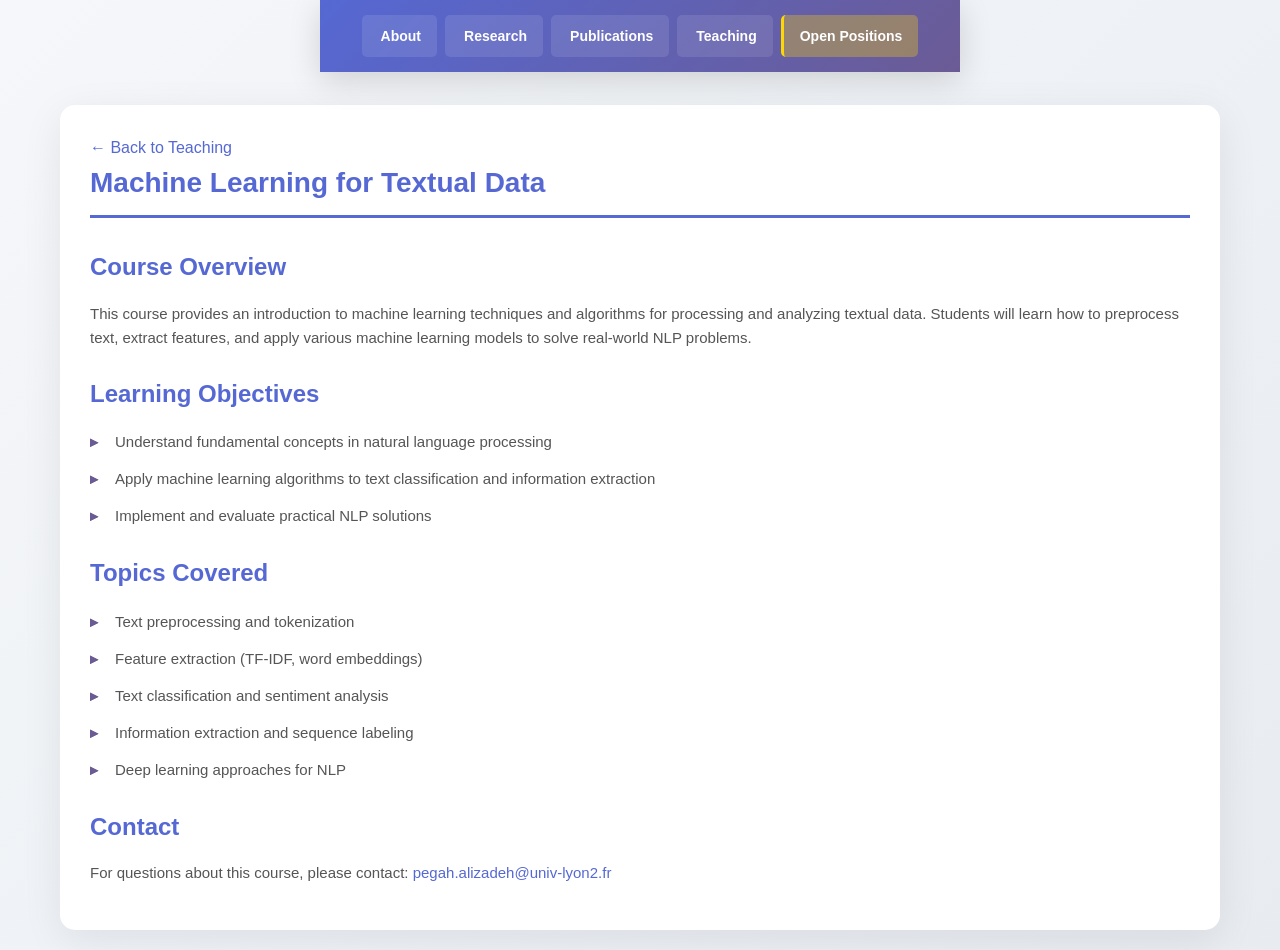
==== machine-learning-textual-data.html @ d741aeac "a good version of my personal page" ====
<!DOCTYPE html>
<html lang="en">
<head>
    <meta charset="UTF-8">
    <meta name="viewport" content="width=device-width, initial-scale=1.0">
    <link rel="stylesheet" href="style.css">
    <title>Machine Learning for Textual Data</title>
</head>
<body>
  <nav>
    <a href="index.html#about">About</a>
    <a href="index.html#research">Research</a>
    <a href="index.html#publications">Publications</a>
    <a href="index.html#teaching">Teaching</a>
    <a href="index.html#opportunities" class="nav-highlight">Open Positions</a>
  </nav>

  <section style="margin: 20px; padding: 30px; background: white; border-radius: 15px; box-shadow: 0 10px 40px rgba(0, 0, 0, 0.08);">
    <a href="index.html#teaching" style="color: #5568d3; text-decoration: none; font-weight: 500;">← Back to Teaching</a>
    
    <h1 style="font-size: 28px; margin-bottom: 20px; color: #5568d3; border-bottom: 3px solid #5568d3; padding-bottom: 10px;">Machine Learning for Textual Data</h1>
    
    <div style="margin-top: 30px;">
      <h2 style="color: #5568d3; margin-top: 25px; margin-bottom: 15px;">Course Overview</h2>
      <p style="font-size: 15px; color: #555; line-height: 1.6;">This course provides an introduction to machine learning techniques and algorithms for processing and analyzing textual data. Students will learn how to preprocess text, extract features, and apply various machine learning models to solve real-world NLP problems.</p>
      
      <h2 style="color: #5568d3; margin-top: 25px; margin-bottom: 15px;">Learning Objectives</h2>
      <ul style="font-size: 15px; color: #555; line-height: 1.8;">
        <li style="margin: 10px 0; padding-left: 25px; position: relative;">
          <span style="position: absolute; left: 0; color: #6b5b95; font-weight: bold;">▸</span>
          Understand fundamental concepts in natural language processing
        </li>
        <li style="margin: 10px 0; padding-left: 25px; position: relative;">
          <span style="position: absolute; left: 0; color: #6b5b95; font-weight: bold;">▸</span>
          Apply machine learning algorithms to text classification and information extraction
        </li>
        <li style="margin: 10px 0; padding-left: 25px; position: relative;">
          <span style="position: absolute; left: 0; color: #6b5b95; font-weight: bold;">▸</span>
          Implement and evaluate practical NLP solutions
        </li>
      </ul>
      
      <h2 style="color: #5568d3; margin-top: 25px; margin-bottom: 15px;">Topics Covered</h2>
      <ul style="font-size: 15px; color: #555; line-height: 1.8;">
        <li style="margin: 10px 0; padding-left: 25px; position: relative;">
          <span style="position: absolute; left: 0; color: #6b5b95; font-weight: bold;">▸</span>
          Text preprocessing and tokenization
        </li>
        <li style="margin: 10px 0; padding-left: 25px; position: relative;">
          <span style="position: absolute; left: 0; color: #6b5b95; font-weight: bold;">▸</span>
          Feature extraction (TF-IDF, word embeddings)
        </li>
        <li style="margin: 10px 0; padding-left: 25px; position: relative;">
          <span style="position: absolute; left: 0; color: #6b5b95; font-weight: bold;">▸</span>
          Text classification and sentiment analysis
        </li>
        <li style="margin: 10px 0; padding-left: 25px; position: relative;">
          <span style="position: absolute; left: 0; color: #6b5b95; font-weight: bold;">▸</span>
          Information extraction and sequence labeling
        </li>
        <li style="margin: 10px 0; padding-left: 25px; position: relative;">
          <span style="position: absolute; left: 0; color: #6b5b95; font-weight: bold;">▸</span>
          Deep learning approaches for NLP
        </li>
      </ul>
      
      <h2 style="color: #5568d3; margin-top: 25px; margin-bottom: 15px;">Contact</h2>
      <p style="font-size: 15px; color: #555;">For questions about this course, please contact: <a href="mailto:pegah.alizadeh@univ-lyon2.fr" style="color: #5568d3; text-decoration: none; font-weight: 500;">pegah.alizadeh@univ-lyon2.fr</a></p>
    </div>
  </section>

</body>
</html>
---- style.css ----
* {
  margin: 0;
  padding: 0;
  box-sizing: border-box;
}

html {
  scroll-behavior: smooth;
}

body {
  font-family: 'Segoe UI', Tahoma, Geneva, Verdana, sans-serif;
  color: #333;
  background: linear-gradient(135deg, #f5f7fa 0%, #e8ecf1 100%);
  min-height: 100vh;
  margin: 0 auto;
  padding-top: 85px;
  line-height: 1.6;
  max-width: 1200px;
}

.logos-section {
  display: flex;
  justify-content: center;
  align-items: center;
  gap: 40px;
  padding: 30px 20px;
  background: white;
  margin: 20px;
  border-radius: 15px;
  box-shadow: 0 10px 40px rgba(0, 0, 0, 0.08);
}

.logo {
  max-height: 80px;
  width: auto;
  object-fit: contain;
  transition: transform 0.3s ease;
}

.logo:hover {
  transform: scale(1.1);
}

nav {
  display: flex;
  flex-direction: row;
  gap: 8px;
  padding: 15px 20px;
  background: linear-gradient(135deg, #5568d3 0%, #6b5b95 100%);
  border-radius: 0;
  box-shadow: 0 8px 32px rgba(0, 0, 0, 0.15);
  position: fixed;
  top: 0;
  left: 0;
  right: 0;
  z-index: 1000;
  justify-content: center;
  flex-wrap: wrap;
  max-width: 1200px;
  margin: 0 auto;
  left: 50%;
  transform: translateX(-50%);
}

nav a {
  padding: 10px 16px;
  color: white;
  text-decoration: none;
  font-size: 14px;
  font-weight: 600;
  border-left: 3px solid transparent;
  border-radius: 5px;
  transition: all 0.3s ease;
  background-color: rgba(255, 255, 255, 0.1);
}

nav a:hover {
  background-color: rgba(255, 255, 255, 0.3);
  border-left-color: #ffd700;
  transform: translateX(4px);
}

.nav-highlight {
  background-color: rgba(255, 215, 0, 0.3) !important;
  border-left-color: #ffd700 !important;
  font-weight: 700 !important;
}

.about-with-photo {
  display: flex;
  align-items: center;
  gap: 40px;
  padding: 40px 30px;
  background: white;
  border-radius: 15px;
  box-shadow: 0 10px 40px rgba(0, 0, 0, 0.08);
  margin: 20px;
}

.about-content {
  flex: 1;
}

.about-content h1 {
  font-size: 28px;
  margin-bottom: 15px;
  color: #5568d3;
}

.about-content p {
  font-size: 15px;
  color: #555;
}

.contact-info {
  margin-top: 20px;
  padding: 15px;
  background-color: #f8f9fa;
  border-left: 4px solid #5568d3;
  border-radius: 8px;
}

.contact-info h3 {
  font-size: 16px;
  color: #5568d3;
  margin-bottom: 12px;
  margin-top: 0;
}

.contact-info p {
  font-size: 14px;
  color: #555;
  margin: 8px 0;
  line-height: 1.5;
}

.contact-info a {
  color: #5568d3;
  text-decoration: none;
  font-weight: 500;
}

.contact-info a:hover {
  text-decoration: underline;
  color: #6b5b95;
}

.social-link,
.social-link:hover {
  color: white !important;
}

.social-links {
  display: flex;
  gap: 12px;
  flex-wrap: wrap;
  margin-top: 10px;
}

.social-link {
  display: inline-block;
  padding: 8px 16px;
  background-color: #5568d3;
  color: white;
  text-decoration: none;
  border-radius: 20px;
  font-size: 13px;
  font-weight: 600;
  transition: all 0.3s ease;
}

.social-link:hover {
  background-color: #6b5b95;
  transform: translateY(-3px);
  box-shadow: 0 8px 15px rgba(85, 104, 211, 0.3);
}

.courses {
  display: grid;
  grid-template-columns: repeat(auto-fit, minmax(250px, 1fr));
  gap: 20px;
  margin-top: 20px;
}

.course {
  padding: 20px;
  background-color: #f8f9fa;
  border-left: 4px solid #5568d3;
  border-radius: 8px;
  transition: transform 0.3s ease, box-shadow 0.3s ease;
}

.course:hover {
  transform: translateY(-5px);
  box-shadow: 0 8px 20px rgba(85, 104, 211, 0.15);
}

.course h3 {
  font-size: 16px;
  color: #5568d3;
  margin: 0;
  font-weight: 600;
}

.opportunities-section {
  background: linear-gradient(135deg, #f8f9fa 0%, #e8ecf1 100%);
}

.opportunity-card {
  padding: 25px;
  background: linear-gradient(135deg, #6b5b95 0%, #5568d3 100%);
  border-left: 5px solid #ffd700;
  border-radius: 10px;
  box-shadow: 0 12px 35px rgba(107, 91, 149, 0.25);
  position: relative;
}

.opportunity-card::before {
  content: '';
  position: absolute;
  top: 10px;
  left: 25px;
  font-size: 12px;
  font-weight: 700;
  color: #ffd700;
  letter-spacing: 1px;
}

.opportunity-card p {
  font-size: 16px;
  color: white;
  margin-bottom: 15px;
  line-height: 1.8;
  margin-top: 20px;
}

.opportunity-card p:first-of-type {
  margin-top: 35px;
}

.opportunity-card p:last-child {
  margin-bottom: 0;
}

.opportunity-card a {
  color: #ffd700;
  text-decoration: none;
  font-weight: 700;
  transition: all 0.3s ease;
}

.opportunity-card a:hover {
  color: white;
  text-decoration: underline;
}

.hobbies-section {
  background: linear-gradient(135deg, #f8f9fa 0%, #e8ecf1 100%);
  border-top: 3px solid #5568d3;
}

.hobbies-section h1 {
  color: #5568d3;
}

.profile-photo {
  max-width: 150px;
  height: auto;
  border-radius: 12px;
  object-fit: cover;
  box-shadow: 0 10px 30px rgba(85, 104, 211, 0.2);
  transition: transform 0.3s ease;
  flex-shrink: 0;
}

.profile-photo:hover {
  transform: scale(1.08) rotate(2deg);
}

section {
  margin: 20px;
  padding: 30px;
  background: white;
  border-radius: 15px;
  box-shadow: 0 10px 40px rgba(0, 0, 0, 0.08);
}

section h1 {
  font-size: 24px;
  margin-bottom: 20px;
  color: #5568d3;
  border-bottom: 3px solid #5568d3;
  padding-bottom: 10px;
}

section p {
  font-size: 15px;
  color: #555;
  margin-bottom: 15px;
}

ul {
  list-style: none;
  padding: 0;
}

li {
  margin: 12px 0;
  padding-left: 25px;
  position: relative;
}

li:before {
  content: '▸';
  position: absolute;
  left: 0;
  color: #6b5b95;
  font-weight: bold;
}

li a {
  color: #5568d3;
  text-decoration: none;
  font-weight: 500;
  transition: color 0.3s ease;
}

li a:hover {
  color: #6b5b95;
  text-decoration: underline;
}

/* Responsive Design */

/* Tablets and smaller screens */
@media (max-width: 1024px) {
  body {
    padding-top: 80px;
  }

  nav {
    padding: 12px 15px;
  }

  nav a {
    padding: 8px 12px;
    font-size: 13px;
  }

  section {
    margin: 15px;
    padding: 20px;
  }

  .logos-section {
    gap: 30px;
    padding: 20px;
    margin: 15px;
  }

  .logo {
    max-height: 70px;
  }

  .about-with-photo {
    gap: 25px;
    padding: 25px 20px;
    margin: 15px;
  }

  .about-content h1 {
    font-size: 24px;
  }

  section h1 {
    font-size: 20px;
  }

  .courses {
    grid-template-columns: repeat(auto-fit, minmax(200px, 1fr));
  }

  .opportunity-card {
    padding: 20px;
  }

  .opportunity-card p {
    font-size: 14px;
  }

  .social-link {
    padding: 7px 14px;
    font-size: 12px;
  }
}

/* Medium screens and tablets */
@media (max-width: 768px) {
  body {
    padding-top: 90px;
  }

  nav {
    position: fixed;
    max-width: 100%;
    flex-direction: row;
    justify-content: center;
    gap: 8px;
    padding: 10px 10px;
    flex-wrap: wrap;
  }

  nav a {
    padding: 8px 12px;
    font-size: 12px;
  }

  .logos-section {
    gap: 20px;
    padding: 15px;
    margin: 10px;
    flex-wrap: wrap;
  }

  .logo {
    max-height: 60px;
  }

  .about-with-photo {
    flex-direction: column;
    gap: 20px;
    padding: 20px;
    margin: 10px;
    text-align: center;
  }

  .profile-photo {
    max-width: 120px;
  }

  section {
    margin: 10px;
    padding: 15px;
  }

  .about-content h1 {
    font-size: 20px;
  }

  .about-content p {
    font-size: 14px;
  }

  section h1 {
    font-size: 18px;
  }

  section p {
    font-size: 14px;
  }

  nav a:hover {
    transform: translateX(0);
  }

  .courses {
    grid-template-columns: 1fr;
  }

  .opportunity-card {
    padding: 18px;
  }

  .opportunity-card p {
    font-size: 14px;
  }

  .social-links {
    gap: 8px;
  }

  .social-link {
    padding: 6px 12px;
    font-size: 11px;
  }
}

/* Small phones */
@media (max-width: 480px) {
  body {
    padding-top: 100px;
  }

  nav {
    padding: 8px 8px;
    gap: 5px;
  }

  nav a {
    padding: 6px 10px;
    font-size: 11px;
    flex: 0 1 auto;
    min-width: auto;
  }

  .logos-section {
    gap: 15px;
    padding: 12px;
    margin: 8px;
  }

  .logo {
    max-height: 50px;
  }

  .about-with-photo {
    padding: 15px;
    margin: 8px;
    gap: 15px;
  }

  .about-content h1 {
    font-size: 18px;
    margin-bottom: 10px;
  }

  .about-content p {
    font-size: 13px;
  }

  .profile-photo {
    max-width: 100px;
  }

  section {
    margin: 8px;
    padding: 12px;
  }

  section h1 {
    font-size: 16px;
    margin-bottom: 15px;
  }

  section p {
    font-size: 13px;
    margin-bottom: 10px;
  }

  li {
    margin: 8px 0;
    padding-left: 20px;
  }

  li a {
    font-size: 13px;
  }

  .courses {
    grid-template-columns: 1fr;
    gap: 15px;
  }

  .course {
    padding: 15px;
  }

  .course h3 {
    font-size: 14px;
  }

  .opportunity-card {
    padding: 15px;
    border-left: 4px solid #6b5b95;
  }

  .opportunity-card p {
    font-size: 13px;
    margin-bottom: 12px;
  }

  .social-links {
    gap: 6px;
  }

  .social-link {
    padding: 6px 12px;
    font-size: 11px;
  }
}
}
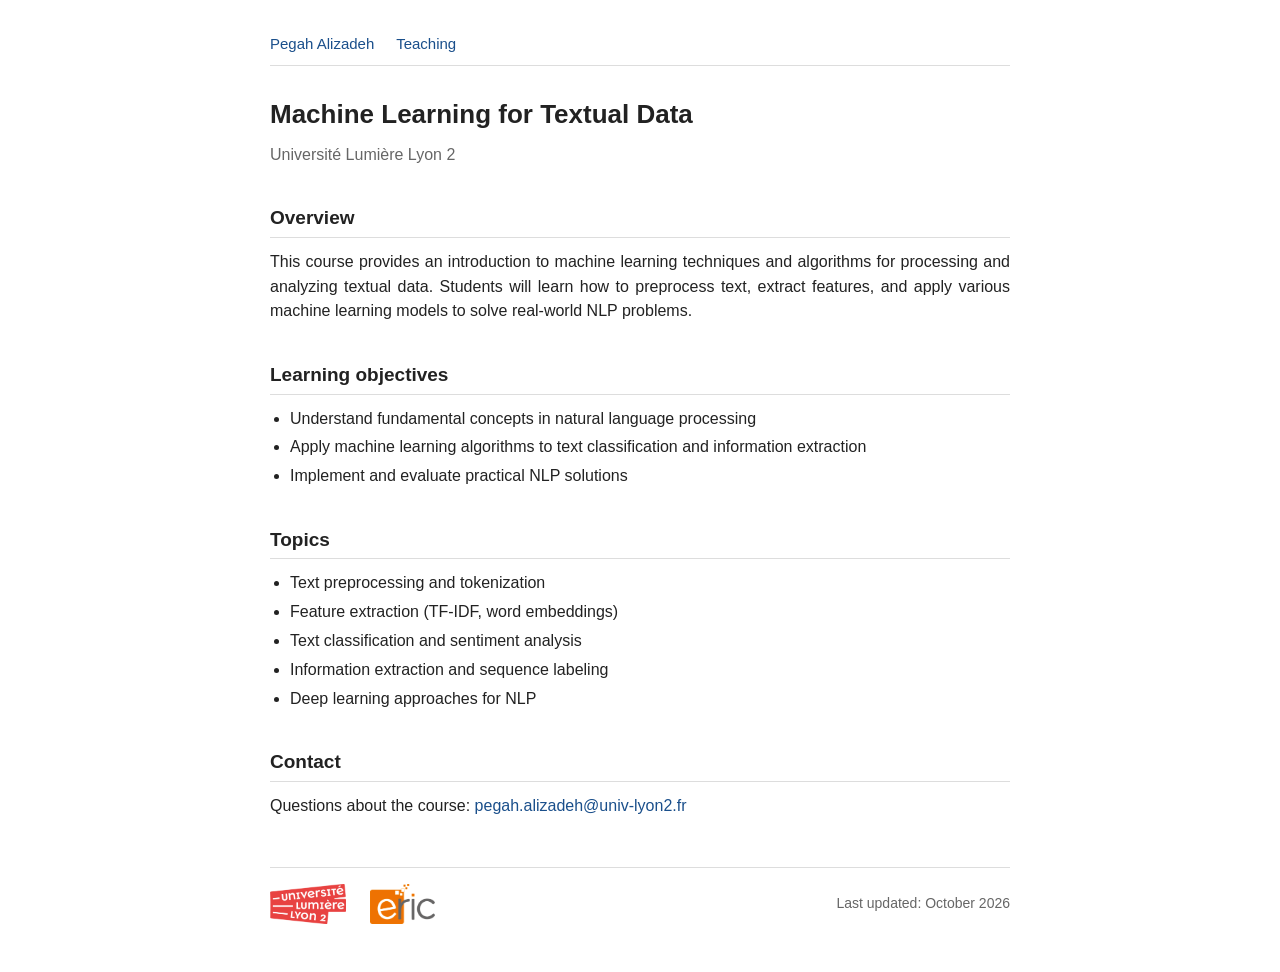
==== commit 7f61ba23: "Simpler academic design: bio, news, students, projects, service - one-column layout, single accent c" ====
--- a/machine-learning-textual-data.html
+++ b/machine-learning-textual-data.html
@@ -1,73 +1,48 @@
 <!DOCTYPE html>
 <html lang="en">
 <head>
-    <meta charset="UTF-8">
-    <meta name="viewport" content="width=device-width, initial-scale=1.0">
-    <link rel="stylesheet" href="style.css">
-    <title>Machine Learning for Textual Data</title>
+  <meta charset="UTF-8">
+  <meta name="viewport" content="width=device-width, initial-scale=1.0">
+  <title>Machine Learning for Textual Data</title>
+  <meta name="description" content="Machine Learning for Textual Data: course by Pegah Alizadeh at Université Lumière Lyon 2.">
+  <link rel="icon" href="favicon.svg" type="image/svg+xml">
+  <link rel="stylesheet" href="style.css">
 </head>
 <body>
   <nav>
-    <a href="index.html#about">About</a>
-    <a href="index.html#research">Research</a>
-    <a href="index.html#publications">Publications</a>
+    <a href="index.html">Pegah Alizadeh</a>
     <a href="index.html#teaching">Teaching</a>
-    <a href="index.html#opportunities" class="nav-highlight">Open Positions</a>
   </nav>
 
-  <section style="margin: 20px; padding: 30px; background: white; border-radius: 15px; box-shadow: 0 10px 40px rgba(0, 0, 0, 0.08);">
-    <a href="index.html#teaching" style="color: #5568d3; text-decoration: none; font-weight: 500;">← Back to Teaching</a>
-    
-    <h1 style="font-size: 28px; margin-bottom: 20px; color: #5568d3; border-bottom: 3px solid #5568d3; padding-bottom: 10px;">Machine Learning for Textual Data</h1>
-    
-    <div style="margin-top: 30px;">
-      <h2 style="color: #5568d3; margin-top: 25px; margin-bottom: 15px;">Course Overview</h2>
-      <p style="font-size: 15px; color: #555; line-height: 1.6;">This course provides an introduction to machine learning techniques and algorithms for processing and analyzing textual data. Students will learn how to preprocess text, extract features, and apply various machine learning models to solve real-world NLP problems.</p>
-      
-      <h2 style="color: #5568d3; margin-top: 25px; margin-bottom: 15px;">Learning Objectives</h2>
-      <ul style="font-size: 15px; color: #555; line-height: 1.8;">
-        <li style="margin: 10px 0; padding-left: 25px; position: relative;">
-          <span style="position: absolute; left: 0; color: #6b5b95; font-weight: bold;">▸</span>
-          Understand fundamental concepts in natural language processing
-        </li>
-        <li style="margin: 10px 0; padding-left: 25px; position: relative;">
-          <span style="position: absolute; left: 0; color: #6b5b95; font-weight: bold;">▸</span>
-          Apply machine learning algorithms to text classification and information extraction
-        </li>
-        <li style="margin: 10px 0; padding-left: 25px; position: relative;">
-          <span style="position: absolute; left: 0; color: #6b5b95; font-weight: bold;">▸</span>
-          Implement and evaluate practical NLP solutions
-        </li>
-      </ul>
-      
-      <h2 style="color: #5568d3; margin-top: 25px; margin-bottom: 15px;">Topics Covered</h2>
-      <ul style="font-size: 15px; color: #555; line-height: 1.8;">
-        <li style="margin: 10px 0; padding-left: 25px; position: relative;">
-          <span style="position: absolute; left: 0; color: #6b5b95; font-weight: bold;">▸</span>
-          Text preprocessing and tokenization
-        </li>
-        <li style="margin: 10px 0; padding-left: 25px; position: relative;">
-          <span style="position: absolute; left: 0; color: #6b5b95; font-weight: bold;">▸</span>
-          Feature extraction (TF-IDF, word embeddings)
-        </li>
-        <li style="margin: 10px 0; padding-left: 25px; position: relative;">
-          <span style="position: absolute; left: 0; color: #6b5b95; font-weight: bold;">▸</span>
-          Text classification and sentiment analysis
-        </li>
-        <li style="margin: 10px 0; padding-left: 25px; position: relative;">
-          <span style="position: absolute; left: 0; color: #6b5b95; font-weight: bold;">▸</span>
-          Information extraction and sequence labeling
-        </li>
-        <li style="margin: 10px 0; padding-left: 25px; position: relative;">
-          <span style="position: absolute; left: 0; color: #6b5b95; font-weight: bold;">▸</span>
-          Deep learning approaches for NLP
-        </li>
-      </ul>
-      
-      <h2 style="color: #5568d3; margin-top: 25px; margin-bottom: 15px;">Contact</h2>
-      <p style="font-size: 15px; color: #555;">For questions about this course, please contact: <a href="mailto:pegah.alizadeh@univ-lyon2.fr" style="color: #5568d3; text-decoration: none; font-weight: 500;">pegah.alizadeh@univ-lyon2.fr</a></p>
-    </div>
-  </section>
+  <h1>Machine Learning for Textual Data</h1>
+  <p class="muted">Université Lumière Lyon 2</p>
 
+  <h2>Overview</h2>
+  <p>This course provides an introduction to machine learning techniques and algorithms for processing and analyzing textual data. Students will learn how to preprocess text, extract features, and apply various machine learning models to solve real-world NLP problems.</p>
+
+  <h2>Learning objectives</h2>
+  <ul>
+    <li>Understand fundamental concepts in natural language processing</li>
+    <li>Apply machine learning algorithms to text classification and information extraction</li>
+    <li>Implement and evaluate practical NLP solutions</li>
+  </ul>
+
+  <h2>Topics</h2>
+  <ul>
+    <li>Text preprocessing and tokenization</li>
+    <li>Feature extraction (TF-IDF, word embeddings)</li>
+    <li>Text classification and sentiment analysis</li>
+    <li>Information extraction and sequence labeling</li>
+    <li>Deep learning approaches for NLP</li>
+  </ul>
+
+  <h2>Contact</h2>
+  <p>Questions about the course: <a href="mailto:pegah.alizadeh@univ-lyon2.fr">pegah.alizadeh@univ-lyon2.fr</a></p>
+
+  <footer>
+    <img src="lyon2-logo-trim.png" alt="Université Lumière Lyon 2">
+    <img src="eric-lab-trim.png" alt="ERIC laboratory">
+    <span>Last updated: October 2026</span>
+  </footer>
 </body>
 </html>
--- a/style.css
+++ b/style.css
@@ -1,6 +1,14 @@
+/* Simple academic page: one column, one accent colour, no effects. */
+
+:root {
+  --text: #222;
+  --muted: #666;
+  --rule: #ddd;
+  --link: #1a4f8b;
+  --bg: #fff;
+}
+
 * {
-  margin: 0;
-  padding: 0;
   box-sizing: border-box;
 }
 
@@ -9,584 +17,218 @@
 }
 
 body {
-  font-family: 'Segoe UI', Tahoma, Geneva, Verdana, sans-serif;
-  color: #333;
-  background: linear-gradient(135deg, #f5f7fa 0%, #e8ecf1 100%);
-  min-height: 100vh;
   margin: 0 auto;
-  padding-top: 85px;
-  line-height: 1.6;
-  max-width: 1200px;
-}
-
-.logos-section {
+  padding: 32px 20px 48px;
+  max-width: 780px;
+  background: var(--bg);
+  color: var(--text);
+  font-family: -apple-system, BlinkMacSystemFont, "Segoe UI", Roboto, "Helvetica Neue", Arial, sans-serif;
+  font-size: 16px;
+  line-height: 1.55;
+}
+
+a {
+  color: var(--link);
+  text-decoration: none;
+}
+
+a:hover {
+  text-decoration: underline;
+}
+
+/* Navigation: a single line of text links */
+nav {
+  padding-bottom: 10px;
+  margin-bottom: 28px;
+  border-bottom: 1px solid var(--rule);
+  font-size: 15px;
+}
+
+nav a {
+  margin-right: 18px;
+}
+
+/* Header: photo and identity */
+header {
   display: flex;
-  justify-content: center;
+  gap: 28px;
+  align-items: flex-start;
+  margin-bottom: 8px;
+}
+
+header img {
+  width: 150px;
+  height: auto;
+  border-radius: 2px;
+}
+
+header h1 {
+  margin: 0 0 4px;
+  font-size: 26px;
+  font-weight: 600;
+}
+
+header p {
+  margin: 2px 0;
+}
+
+.muted {
+  color: var(--muted);
+}
+
+.links a {
+  margin-right: 14px;
+}
+
+/* Sections */
+h1 {
+  font-size: 26px;
+  font-weight: 600;
+  margin: 0 0 8px;
+}
+
+h2 {
+  margin: 36px 0 12px;
+  padding-bottom: 4px;
+  border-bottom: 1px solid var(--rule);
+  font-size: 19px;
+  font-weight: 600;
+}
+
+h3 {
+  margin: 20px 0 6px;
+  font-size: 16px;
+  font-weight: 600;
+}
+
+p {
+  margin: 0 0 10px;
+}
+
+ul {
+  margin: 0 0 10px;
+  padding-left: 20px;
+}
+
+li {
+  margin: 4px 0;
+}
+
+/* Justified text for paragraphs and list items (not headers, menus or tables) */
+section p,
+section li,
+body > p,
+.project p,
+.project li {
+  text-align: justify;
+  hyphens: auto;
+}
+
+header p {
+  text-align: left;
+}
+
+/* News: date in a fixed column, wrapped lines aligned with the text */
+.news {
+  list-style: none;
+  padding-left: 0;
+}
+
+.news li {
+  display: grid;
+  grid-template-columns: 76px 1fr;
+  column-gap: 12px;
+}
+
+/* Publications */
+.pubs li {
+  margin: 8px 0;
+}
+
+.year {
+  margin-top: 18px;
+  color: var(--muted);
+  font-weight: 600;
+}
+
+/* Tables (students, course sessions) */
+table {
+  width: 100%;
+  border-collapse: collapse;
+  margin: 6px 0 12px;
+  font-size: 15px;
+}
+
+th,
+td {
+  padding: 6px 10px 6px 0;
+  border-bottom: 1px solid var(--rule);
+  text-align: left;
+  vertical-align: top;
+}
+
+th {
+  font-weight: 600;
+}
+
+/* Keep names and years on one line (they wrap again on small screens) */
+table.people td:nth-child(1),
+table.people td:nth-child(2) {
+  white-space: nowrap;
+}
+
+table.compact {
+  width: auto;
+}
+
+table.compact td,
+table.compact th {
+  padding-right: 32px;
+}
+
+/* Footer with institution logos */
+footer {
+  margin-top: 48px;
+  padding-top: 16px;
+  border-top: 1px solid var(--rule);
+  display: flex;
+  gap: 24px;
   align-items: center;
-  gap: 40px;
-  padding: 30px 20px;
-  background: white;
-  margin: 20px;
-  border-radius: 15px;
-  box-shadow: 0 10px 40px rgba(0, 0, 0, 0.08);
-}
-
-.logo {
-  max-height: 80px;
+  color: var(--muted);
+  font-size: 14px;
+}
+
+footer img {
+  height: 40px;
   width: auto;
-  object-fit: contain;
-  transition: transform 0.3s ease;
-}
-
-.logo:hover {
-  transform: scale(1.1);
-}
-
-nav {
-  display: flex;
-  flex-direction: row;
-  gap: 8px;
-  padding: 15px 20px;
-  background: linear-gradient(135deg, #5568d3 0%, #6b5b95 100%);
-  border-radius: 0;
-  box-shadow: 0 8px 32px rgba(0, 0, 0, 0.15);
-  position: fixed;
-  top: 0;
-  left: 0;
-  right: 0;
-  z-index: 1000;
-  justify-content: center;
-  flex-wrap: wrap;
-  max-width: 1200px;
-  margin: 0 auto;
-  left: 50%;
-  transform: translateX(-50%);
-}
-
-nav a {
-  padding: 10px 16px;
-  color: white;
-  text-decoration: none;
-  font-size: 14px;
-  font-weight: 600;
-  border-left: 3px solid transparent;
-  border-radius: 5px;
-  transition: all 0.3s ease;
-  background-color: rgba(255, 255, 255, 0.1);
-}
-
-nav a:hover {
-  background-color: rgba(255, 255, 255, 0.3);
-  border-left-color: #ffd700;
-  transform: translateX(4px);
-}
-
-.nav-highlight {
-  background-color: rgba(255, 215, 0, 0.3) !important;
-  border-left-color: #ffd700 !important;
-  font-weight: 700 !important;
-}
-
-.about-with-photo {
-  display: flex;
-  align-items: center;
-  gap: 40px;
-  padding: 40px 30px;
-  background: white;
-  border-radius: 15px;
-  box-shadow: 0 10px 40px rgba(0, 0, 0, 0.08);
-  margin: 20px;
-}
-
-.about-content {
-  flex: 1;
-}
-
-.about-content h1 {
-  font-size: 28px;
-  margin-bottom: 15px;
-  color: #5568d3;
-}
-
-.about-content p {
-  font-size: 15px;
-  color: #555;
-}
-
-.contact-info {
-  margin-top: 20px;
-  padding: 15px;
-  background-color: #f8f9fa;
-  border-left: 4px solid #5568d3;
-  border-radius: 8px;
-}
-
-.contact-info h3 {
-  font-size: 16px;
-  color: #5568d3;
-  margin-bottom: 12px;
-  margin-top: 0;
-}
-
-.contact-info p {
-  font-size: 14px;
-  color: #555;
-  margin: 8px 0;
-  line-height: 1.5;
-}
-
-.contact-info a {
-  color: #5568d3;
-  text-decoration: none;
-  font-weight: 500;
-}
-
-.contact-info a:hover {
-  text-decoration: underline;
-  color: #6b5b95;
-}
-
-.social-link,
-.social-link:hover {
-  color: white !important;
-}
-
-.social-links {
-  display: flex;
-  gap: 12px;
-  flex-wrap: wrap;
-  margin-top: 10px;
-}
-
-.social-link {
-  display: inline-block;
-  padding: 8px 16px;
-  background-color: #5568d3;
-  color: white;
-  text-decoration: none;
-  border-radius: 20px;
-  font-size: 13px;
-  font-weight: 600;
-  transition: all 0.3s ease;
-}
-
-.social-link:hover {
-  background-color: #6b5b95;
-  transform: translateY(-3px);
-  box-shadow: 0 8px 15px rgba(85, 104, 211, 0.3);
-}
-
-.courses {
-  display: grid;
-  grid-template-columns: repeat(auto-fit, minmax(250px, 1fr));
-  gap: 20px;
-  margin-top: 20px;
-}
-
-.course {
-  padding: 20px;
-  background-color: #f8f9fa;
-  border-left: 4px solid #5568d3;
-  border-radius: 8px;
-  transition: transform 0.3s ease, box-shadow 0.3s ease;
-}
-
-.course:hover {
-  transform: translateY(-5px);
-  box-shadow: 0 8px 20px rgba(85, 104, 211, 0.15);
-}
-
-.course h3 {
-  font-size: 16px;
-  color: #5568d3;
-  margin: 0;
-  font-weight: 600;
-}
-
-.opportunities-section {
-  background: linear-gradient(135deg, #f8f9fa 0%, #e8ecf1 100%);
-}
-
-.opportunity-card {
-  padding: 25px;
-  background: linear-gradient(135deg, #6b5b95 0%, #5568d3 100%);
-  border-left: 5px solid #ffd700;
-  border-radius: 10px;
-  box-shadow: 0 12px 35px rgba(107, 91, 149, 0.25);
-  position: relative;
-}
-
-.opportunity-card::before {
-  content: '';
-  position: absolute;
-  top: 10px;
-  left: 25px;
-  font-size: 12px;
-  font-weight: 700;
-  color: #ffd700;
-  letter-spacing: 1px;
-}
-
-.opportunity-card p {
-  font-size: 16px;
-  color: white;
-  margin-bottom: 15px;
-  line-height: 1.8;
-  margin-top: 20px;
-}
-
-.opportunity-card p:first-of-type {
-  margin-top: 35px;
-}
-
-.opportunity-card p:last-child {
-  margin-bottom: 0;
-}
-
-.opportunity-card a {
-  color: #ffd700;
-  text-decoration: none;
-  font-weight: 700;
-  transition: all 0.3s ease;
-}
-
-.opportunity-card a:hover {
-  color: white;
-  text-decoration: underline;
-}
-
-.hobbies-section {
-  background: linear-gradient(135deg, #f8f9fa 0%, #e8ecf1 100%);
-  border-top: 3px solid #5568d3;
-}
-
-.hobbies-section h1 {
-  color: #5568d3;
-}
-
-.profile-photo {
-  max-width: 150px;
-  height: auto;
-  border-radius: 12px;
-  object-fit: cover;
-  box-shadow: 0 10px 30px rgba(85, 104, 211, 0.2);
-  transition: transform 0.3s ease;
-  flex-shrink: 0;
-}
-
-.profile-photo:hover {
-  transform: scale(1.08) rotate(2deg);
-}
-
-section {
-  margin: 20px;
-  padding: 30px;
-  background: white;
-  border-radius: 15px;
-  box-shadow: 0 10px 40px rgba(0, 0, 0, 0.08);
-}
-
-section h1 {
-  font-size: 24px;
-  margin-bottom: 20px;
-  color: #5568d3;
-  border-bottom: 3px solid #5568d3;
-  padding-bottom: 10px;
-}
-
-section p {
-  font-size: 15px;
-  color: #555;
-  margin-bottom: 15px;
-}
-
-ul {
-  list-style: none;
-  padding: 0;
-}
-
-li {
-  margin: 12px 0;
-  padding-left: 25px;
-  position: relative;
-}
-
-li:before {
-  content: '▸';
-  position: absolute;
-  left: 0;
-  color: #6b5b95;
-  font-weight: bold;
-}
-
-li a {
-  color: #5568d3;
-  text-decoration: none;
-  font-weight: 500;
-  transition: color 0.3s ease;
-}
-
-li a:hover {
-  color: #6b5b95;
-  text-decoration: underline;
-}
-
-/* Responsive Design */
-
-/* Tablets and smaller screens */
-@media (max-width: 1024px) {
-  body {
-    padding-top: 80px;
-  }
-
-  nav {
-    padding: 12px 15px;
+  display: block;
+}
+
+footer span {
+  margin-left: auto;
+}
+
+@media (max-width: 560px) {
+  header {
+    flex-direction: column;
+    gap: 14px;
+  }
+
+  header img {
+    width: 120px;
   }
 
   nav a {
-    padding: 8px 12px;
-    font-size: 13px;
-  }
-
-  section {
-    margin: 15px;
-    padding: 20px;
-  }
-
-  .logos-section {
-    gap: 30px;
-    padding: 20px;
-    margin: 15px;
-  }
-
-  .logo {
-    max-height: 70px;
-  }
-
-  .about-with-photo {
-    gap: 25px;
-    padding: 25px 20px;
-    margin: 15px;
-  }
-
-  .about-content h1 {
-    font-size: 24px;
-  }
-
-  section h1 {
-    font-size: 20px;
-  }
-
-  .courses {
-    grid-template-columns: repeat(auto-fit, minmax(200px, 1fr));
-  }
-
-  .opportunity-card {
-    padding: 20px;
-  }
-
-  .opportunity-card p {
+    display: inline-block;
+    margin-bottom: 4px;
+  }
+
+  table {
     font-size: 14px;
   }
 
-  .social-link {
-    padding: 7px 14px;
-    font-size: 12px;
-  }
-}
-
-/* Medium screens and tablets */
-@media (max-width: 768px) {
-  body {
-    padding-top: 90px;
-  }
-
-  nav {
-    position: fixed;
-    max-width: 100%;
-    flex-direction: row;
-    justify-content: center;
-    gap: 8px;
-    padding: 10px 10px;
-    flex-wrap: wrap;
-  }
-
-  nav a {
-    padding: 8px 12px;
-    font-size: 12px;
-  }
-
-  .logos-section {
-    gap: 20px;
-    padding: 15px;
-    margin: 10px;
-    flex-wrap: wrap;
-  }
-
-  .logo {
-    max-height: 60px;
-  }
-
-  .about-with-photo {
-    flex-direction: column;
-    gap: 20px;
-    padding: 20px;
-    margin: 10px;
-    text-align: center;
-  }
-
-  .profile-photo {
-    max-width: 120px;
-  }
-
-  section {
-    margin: 10px;
-    padding: 15px;
-  }
-
-  .about-content h1 {
-    font-size: 20px;
-  }
-
-  .about-content p {
-    font-size: 14px;
-  }
-
-  section h1 {
-    font-size: 18px;
-  }
-
-  section p {
-    font-size: 14px;
-  }
-
-  nav a:hover {
-    transform: translateX(0);
-  }
-
-  .courses {
-    grid-template-columns: 1fr;
-  }
-
-  .opportunity-card {
-    padding: 18px;
-  }
-
-  .opportunity-card p {
-    font-size: 14px;
-  }
-
-  .social-links {
-    gap: 8px;
-  }
-
-  .social-link {
-    padding: 6px 12px;
-    font-size: 11px;
-  }
-}
-
-/* Small phones */
-@media (max-width: 480px) {
-  body {
-    padding-top: 100px;
-  }
-
-  nav {
-    padding: 8px 8px;
-    gap: 5px;
-  }
-
-  nav a {
-    padding: 6px 10px;
-    font-size: 11px;
-    flex: 0 1 auto;
-    min-width: auto;
-  }
-
-  .logos-section {
-    gap: 15px;
-    padding: 12px;
-    margin: 8px;
-  }
-
-  .logo {
-    max-height: 50px;
-  }
-
-  .about-with-photo {
-    padding: 15px;
-    margin: 8px;
-    gap: 15px;
-  }
-
-  .about-content h1 {
-    font-size: 18px;
-    margin-bottom: 10px;
-  }
-
-  .about-content p {
-    font-size: 13px;
-  }
-
-  .profile-photo {
-    max-width: 100px;
-  }
-
-  section {
-    margin: 8px;
-    padding: 12px;
-  }
-
-  section h1 {
-    font-size: 16px;
-    margin-bottom: 15px;
-  }
-
-  section p {
-    font-size: 13px;
-    margin-bottom: 10px;
-  }
-
-  li {
-    margin: 8px 0;
-    padding-left: 20px;
-  }
-
-  li a {
-    font-size: 13px;
-  }
-
-  .courses {
-    grid-template-columns: 1fr;
-    gap: 15px;
-  }
-
-  .course {
-    padding: 15px;
-  }
-
-  .course h3 {
-    font-size: 14px;
-  }
-
-  .opportunity-card {
-    padding: 15px;
-    border-left: 4px solid #6b5b95;
-  }
-
-  .opportunity-card p {
-    font-size: 13px;
-    margin-bottom: 12px;
-  }
-
-  .social-links {
-    gap: 6px;
-  }
-
-  .social-link {
-    padding: 6px 12px;
-    font-size: 11px;
-  }
-}
-}+  table.people td:nth-child(1),
+  table.people td:nth-child(2) {
+    white-space: normal;
+  }
+}
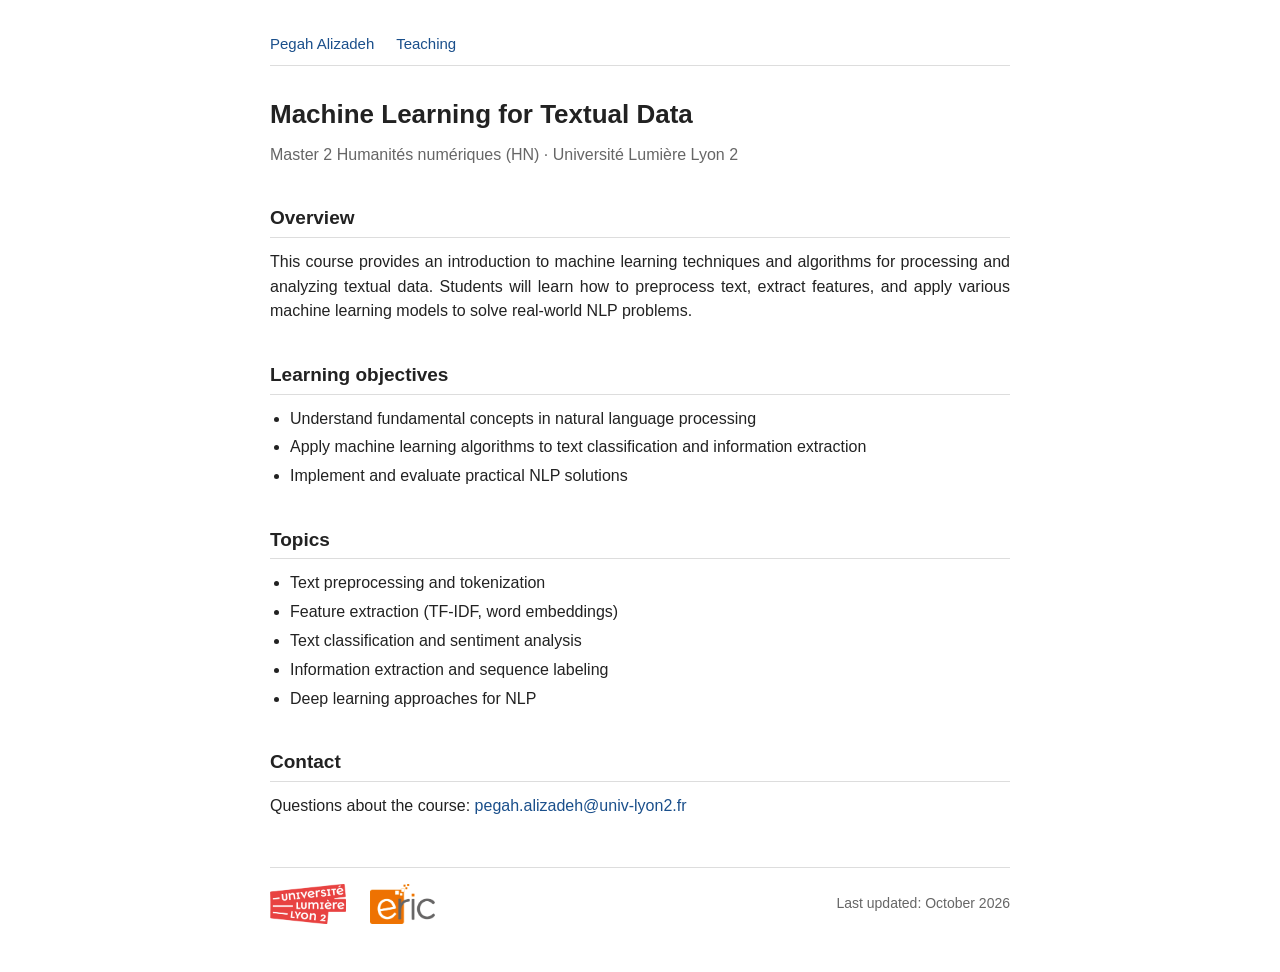
==== commit 2e35245a: "Teaching: Machine Learning for Textual Data is for Master 2 Humanités numériques Co-Authored-By: Cla" ====
--- a/machine-learning-textual-data.html
+++ b/machine-learning-textual-data.html
@@ -4,7 +4,7 @@
   <meta charset="UTF-8">
   <meta name="viewport" content="width=device-width, initial-scale=1.0">
   <title>Machine Learning for Textual Data</title>
-  <meta name="description" content="Machine Learning for Textual Data: course by Pegah Alizadeh at Université Lumière Lyon 2.">
+  <meta name="description" content="Machine Learning for Textual Data: Master 2 Humanités numériques course by Pegah Alizadeh at Université Lumière Lyon 2.">
   <link rel="icon" href="favicon.svg" type="image/svg+xml">
   <link rel="stylesheet" href="style.css">
 </head>
@@ -15,7 +15,7 @@
   </nav>
 
   <h1>Machine Learning for Textual Data</h1>
-  <p class="muted">Université Lumière Lyon 2</p>
+  <p class="muted">Master 2 Humanités numériques (HN) · Université Lumière Lyon 2</p>
 
   <h2>Overview</h2>
   <p>This course provides an introduction to machine learning techniques and algorithms for processing and analyzing textual data. Students will learn how to preprocess text, extract features, and apply various machine learning models to solve real-world NLP problems.</p>
